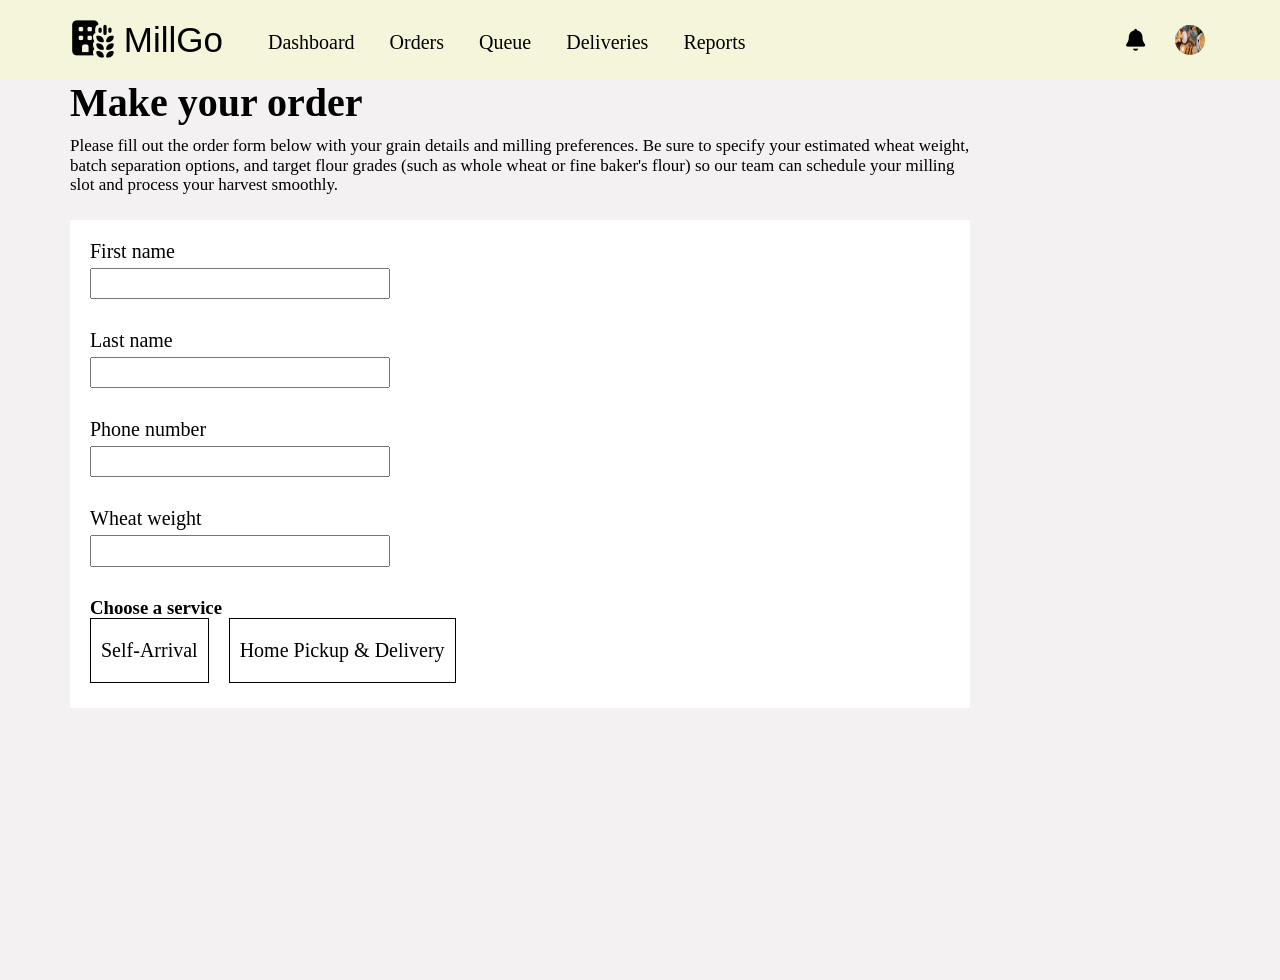
==== orders.html @ 106ed0ab "working on the form page for recieving orders" ====
<!doctype html>
<html lang="en">
  <head>
    <meta charset="UTF-8" />
    <meta name="viewport" content="width=device-width, initial-scale=1.0" />
    <title>Millgo</title>
    <!-- Render All Elements Normally -->
    <link rel="stylesheet" href="css/normalize.css" />
    <!-- My Own Framework -->
    <link rel="stylesheet" href="css/framework.css" />
    <!-- Fontawesome Library -->
    <link rel="stylesheet" href="css/all.min.css" />
    <!-- Repeated Style -->
    <link rel="stylesheet" href="css/repeated.css" />
    <!-- Main CSS Style -->
    <link rel="stylesheet" href="css/main.css" />
    <!-- JS File -->
    <script src="JS/script.js" defer></script>
  </head>
  <body>
    <header>
      <div class="page-container ideal-flex">
        <div class="logo">
          <i class="fa-solid fa-building-wheat"></i>
          <span>MillGo</span>
        </div>
        <div class="list">
          <div class="yalahwy p-relative">
            <div class="burger d-none" id="burger">
              <i class="fa-solid fa-burger"></i>
            </div>

            <ul class="d-flex gap-20" id="dropUl">
              <li>Dashboard</li>
              <li>orders</li>
              <li>queue</li>
              <li>deliveries</li>
              <li>reports</li>
            </ul>
          </div>
        </div>
        <div class="account ideal-flex">
          <div class="bell">
            <i class="fa-solid fa-bell"></i>
          </div>
          <div class="pfp">
            <img src="imgs/background.jpg" alt="" />
          </div>
        </div>
      </div>
    </header>
    <div class="order_main main_page mt-80">
      <div class="head page-container">
        <h2>Make your order</h2>
        <p>
          Please fill out the order form below with your grain details and
          milling preferences. Be sure to specify your estimated wheat weight,
          batch separation options, and target flour grades (such as whole wheat
          or fine baker's flour) so our team can schedule your milling slot and
          process your harvest smoothly.
        </p>
      </div>
      <div class="page-container">
        <form action="">
          <!-- first name -->
          <label for="first_name">First name</label>
          <input type="text" id="first_name" />
          <!-- last name -->
          <label for="last_name">Last name</label>
          <input type="text" id="last_name" />
          <!-- phone -->
          <label for="phone">Phone number</label>
          <input type="text" id="phone" />
          <!-- wheat weight -->
          <label for="wheat_weight">Wheat weight</label>
          <input type="number" id="wheat_weight" />
          <!-- service -->
          <h3>Choose a service</h3>
          <div class="service-choices">
            <label class="radio" for="self_arrival">Self-Arrival</label>
            <input type="radio" id="self_arrival" />

            <label class="radio" for="delivery">Home Pickup & Delivery</label>
            <input type="radio" id="delivery" />
          </div>
        </form>
      </div>
    </div>
  </body>
</html>
---- css/framework.css ----
/* Start Dimensions */
.w-full {
  width: 100%;
}
.w-fit {
  width: fit-content;
}
.h-full {
  height: 100%;
}
/* Start Box */
.ovr-hidden {
  overflow: hidden;
}
.cursor-pointer {
  cursor: pointer;
}
.d-block {
  display: block;
}
.d-inline {
  display: inline;
}
.d-none {
  display: none;
}
@media (max-width: 767px) {
  .block-mobile {
    display: block !important;
  }
}
.d-flex {
  display: flex;
}
@media (max-width: 767px) {
  .f-column-mobile {
    flex-direction: column;
    text-align: center;
  }
}
.flex-1 {
  flex: 1;
}
.f-wrap {
  flex-wrap: wrap;
}
.align-c {
  align-items: center;
}
.justify-c {
  justify-content: center;
}
.space-between {
  justify-content: space-between;
}
.d-grid {
  display: grid;
}
.gap-10 {
  gap: 10px;
}
.gap-15 {
  gap: 15px;
}
.gap-20 {
  gap: 20px;
}
.gap-55 {
  gap: 55px;
}
/* Start Position */
.p-relative {
  position: relative;
}
.p-absolute {
  position: absolute;
}
@media (max-width: 767px) {
  .hide-mobile {
    display: none;
  }
}
/* Start Padding + Margin */
.p-5 {
  padding: 5px;
}
.p-10 {
  padding: 10px;
}
.p-15 {
  padding: 15px;
}
.p-20 {
  padding: 20px;
}
.pt-10 {
  padding-top: 10px;
}
.pt-15 {
  padding-top: 15px;
}
.pt-20 {
  padding-top: 20px;
}
.pb-10 {
  padding-bottom: 10px;
}
.pb-15 {
  padding-bottom: 15px;
}
.pb-20 {
  padding-bottom: 20px;
}
.pl-10 {
  padding-left: 10px;
}
.pl-15 {
  padding-left: 15px;
}
.pl-23 {
  padding-left: 23px;
}
.m-auto {
  margin-left: auto;
  margin-right: auto;
}
.m-0 {
  margin: 0;
}
.m-20 {
  margin: 20px;
}
.mt-0 {
  margin-top: 0;
}
.mt-5 {
  margin-top: 5px;
}
.mt-10 {
  margin-top: 10px;
}
.mt-15 {
  margin-top: 15px;
}
.mt-20 {
  margin-top: 20px;
}
.mt-25 {
  margin-top: 25px;
}
.mt-35 {
  margin-top: 35px;
}
.mt-50 {
  margin-top: 50px;
}
.mt-80 {
  margin-top: 80px;
}
.mr-5 {
  margin-right: 5px;
}
.mr-10 {
  margin-right: 10px;
}
.mr-15 {
  margin-right: 15px;
}
.mb-5 {
  margin-bottom: 5px;
}
.mb-6 {
  margin-bottom: 6px;
}
.mb-10 {
  margin-bottom: 10px;
}
.mb-15 {
  margin-bottom: 15px;
}
.mb-20 {
  margin-bottom: 20px;
}
.mb-30 {
  margin-bottom: 30px;
}
.mb-40 {
  margin-bottom: 40px;
}
.ml-5 {
  margin-left: 5px;
}
.ml-10 {
  margin-left: 10px;
}
/* Start Color */
.bg-transparent {
  background-color: transparent;
}
.bg-white {
  background-color: white;
}
.bg-eee {
  background-color: #eee;
}
.bg-blue {
  background-color: var(--blue-color);
}
.bg-alt-blue {
  background-color: var(--blue-alt-color);
}
.bg-orange {
  background-color: var(--orange-color);
}
.bg-green {
  background-color: var(--green-color);
}
.bg-red {
  background-color: var(--red-color);
}
.c-transparent {
  color: transparent;
}
.c-white {
  color: white;
}
.c-black {
  color: black;
}
.c-grey {
  color: var(--grey-color);
}
.c-eee {
  color: #eee;
}
.c-blue {
  color: var(--blue-color);
}
.c-orange {
  color: var(--orange-color);
}
.c-green {
  color: var(--green-color);
}
.c-red {
  color: var(--red-color);
}
/* Start Text */
.txt-c {
  text-align: center;
}
.fs-10 {
  font-size: 10px;
}
.fs-13 {
  font-size: 13px;
}
.fs-14 {
  font-size: 14px;
}
.fs-15 {
  font-size: 15px;
}
.fs-16 {
  font-size: 16px;
}
.fs-25 {
  font-size: 25px;
}
.fs-35 {
  font-size: 35px;
}
.fs-40 {
  font-size: 40px;
}
.fw-300 {
  font-weight: 300;
}
.fw-400 {
  font-weight: 400;
}
.fw-500 {
  font-weight: 500;
}
.fw-bold {
  font-weight: bold;
}
/* Start Border */
.b-none {
  border: none;
}
.bl-15 {
  border-left: 15px;
}
.rad-half {
  border-radius: 50%;
}
.rad-6 {
  border-radius: 6px;
}
.rad-10 {
  border-radius: 10px;
}
.b-none {
  border: none;
}
.b-ccc {
  border: 1px solid #ccc;
}
.b-eee {
  border: 1px solid #eee;
}
@media (max-width: 767px) {
  .txt-c-mobile {
    text-align: center;
  }
}
/* Start Components */
.between-flex {
  display: flex;
  align-items: center;
  justify-content: space-between;
}
.ideal-flex {
  display: flex;
  justify-content: center;
  align-items: center;
}
.v-centering {
  top: 50%;
  transform: translateY(-50%);
}
.h-centering {
  left: 50%;
  transform: translatex(-50%);
}
.btn-shape {
  border-radius: 6px;
  padding: 4px 10px;
}
.section-format {
  border-radius: 10px;
  background-color: white;
  padding: 20px;
}
.files-section-format {
  border-radius: 10px;
  background-color: white;
  padding: 10px;
}
---- css/repeated.css ----
:root {
  --main-transition: 0.3s;
}
body {
  overflow-x: hidden;
}
input:focus,
textarea:focus {
  outline: none;
}
.page-container {
  padding: 0 15px;
  margin-right: auto;
  margin-left: auto;
}
/* Small */
@media (min-width: 768px) {
  .page-container {
    width: 750px;
  }
}
/* Medium */
@media (min-width: 992px) {
  .page-container {
    width: 970px;
  }
}
/* Large */
@media (min-width: 1200px) {
  .page-container {
    width: 1170px;
  }
}

/* work */
header {
  height: 80px;
  position: fixed;
  top: 0;
  left: 0;
  width: 100%;
  background-color: beige;
}
header .page-container {
  padding-top: 20px;
  padding-bottom: 20px;
}
header .logo {
  font-size: 35px;
  display: flex;
}
header .logo i {
  margin-right: 10px;
}
header .logo span {
  font-family:
    "Trebuchet MS", "Lucida Sans Unicode", "Lucida Grande", "Lucida Sans",
    Arial, sans-serif;
}
header .list {
  flex: 1;
  margin-left: 40px;
  margin-right: 30px;
}
header .list .yalahwy {
  width: fit-content;
}

header .list .yalahwy ul li {
  padding: 5px 10px 0px 5px;
  font-size: 20px;
  text-transform: capitalize;
  transition: var(--main-transition);
  cursor: pointer;
}
/* active */
header .list ul.active {
  display: flex;
  flex-direction: column;
}
header .list .yalahwy .burger {
  width: 40px;
  height: 100%;
  font-size: 25px;
  justify-content: center;
  align-items: center;
  cursor: pointer;
}
@media (max-width: 992px) {
  header .list .yalahwy .burger {
    display: flex;
    width: 40px;
    height: 100%;
    font-size: 25px;
    justify-content: center;
    align-items: center;
  }
  header .list ul {
    display: none;
    position: absolute;
    gap: 0;
    top: calc(100% + 10px);
    left: calc(100% - 30px);
  }
  header .list ul li:hover {
    transform: translatex(10px);
  }
}
header .account .bell {
  width: 40px;
  height: 100%;
  font-size: 22px;
  display: flex;
  align-items: center;
  justify-content: center;
  margin-right: 15px;
}
.pfp {
  width: 40px;
  height: 100%;
  display: flex;
  align-items: center;
  justify-content: center;
}
.pfp img {
  width: 30px;
  height: 30px;
  border-radius: 50%;
  max-width: 100%;
}
---- css/main.css ----
:root {
  --main-transition: 0.3s;
}
body {
  overflow-x: hidden;
}
input:focus,
textarea:focus {
  outline: none;
}
.page-container {
  padding: 0 15px;
  margin-right: auto;
  margin-left: auto;
}
/* Small */
@media (min-width: 768px) {
  .page-container {
    width: 750px;
  }
}
/* Medium */
@media (min-width: 992px) {
  .page-container {
    width: 970px;
  }
}
/* Large */
@media (min-width: 1200px) {
  .page-container {
    width: 1170px;
  }
}

/* work */
header {
  height: 80px;
  position: fixed;
  top: 0;
  left: 0;
  width: 100%;
  background-color: beige;
}
header .page-container {
  padding-top: 20px;
  padding-bottom: 20px;
}
header .logo {
  font-size: 35px;
  display: flex;
}
header .logo i {
  margin-right: 10px;
}
header .logo span {
  font-family:
    "Trebuchet MS", "Lucida Sans Unicode", "Lucida Grande", "Lucida Sans",
    Arial, sans-serif;
}
header .list {
  flex: 1;
  margin-left: 40px;
  margin-right: 30px;
}
header .list .yalahwy {
  width: fit-content;
}

header .list .yalahwy ul li {
  padding: 5px 10px 0px 5px;
  font-size: 20px;
  text-transform: capitalize;
  transition: var(--main-transition);
  cursor: pointer;
}
/* active */
header .list ul.active {
  display: flex;
  flex-direction: column;
}
header .list .yalahwy .burger {
  width: 40px;
  height: 100%;
  font-size: 25px;
  justify-content: center;
  align-items: center;
  cursor: pointer;
}
@media (max-width: 992px) {
  header .list .yalahwy .burger {
    display: flex;
    width: 40px;
    height: 100%;
    font-size: 25px;
    justify-content: center;
    align-items: center;
  }
  header .list ul {
    display: none;
    position: absolute;
    gap: 0;
    top: calc(100% + 10px);
    left: calc(100% - 30px);
  }
  header .list ul li:hover {
    transform: translatex(10px);
  }
}
header .account .bell {
  width: 40px;
  height: 100%;
  font-size: 22px;
  display: flex;
  align-items: center;
  justify-content: center;
  margin-right: 15px;
}
.pfp {
  width: 40px;
  height: 100%;
  display: flex;
  align-items: center;
  justify-content: center;
}
.pfp img {
  width: 30px;
  height: 30px;
  border-radius: 50%;
  max-width: 100%;
}

/* main pages */
.main_page {
  min-height: 100vh;
  margin-top: 80px;
  background-color: #f3f1f1;
}
.dashboard_main .hero_section {
  z-index: 1;
  position: relative;
  height: calc(100vh - 80px);
  background-image: url(../imgs/background.jpg);
}
.dashboard_main .hero_section::before {
  content: "";
  position: absolute;
  width: 100%;
  height: 100%;
  z-index: 2;
  background-color: rgb(19 17 17 / 50%);
}
.dashboard_main .hero_section .page-container {
  position: relative;
  top: 20%;
  z-index: 3;
}
.dashboard_main .hero_section h1 {
  font-size: 60px;
  margin: 0;
  max-width: 600px;
  line-height: 1;
  text-transform: capitalize;
  color: white;
}
.dashboard_main .hero_section p {
  font-size: 20px;
  max-width: 700px;
  margin: 20px 0 10px;
  line-height: 1.2;
  color: grey;
}
.dashboard_main .hero_section .hero_buttons {
  display: flex;
  gap: 20px;
}
.dashboard_main .hero_buttons button {
  padding: 12px 10px;
  border-radius: 25px;
  border: none;
  font-size: 17px;
}
/* order page */
.order_main h2 {
  font-size: 40px;
  margin: 40px 0 10px;
}
.order_main p {
  font-size: 17px;
  max-width: 900px;
}
.order_main form {
  background-color: white;
  max-width: 900px;
  margin-top: 25px;
  padding: 20px;
}
.order_main form input[type="text"],
.order_main form input[type="number"] {
  margin-bottom: 30px;
  padding: 5px;
  font-size: 15px;
  width: 300px;
  max-width: 100%;
}
.order_main form label {
  display: block;
  font-size: 20px;
  margin-bottom: 5px;
}
.service-choices {
  display: flex;
  flex-wrap: wrap;
  gap: 20px;
}
.order_main form input[type="radio"] {
  display: none;
}
.order_main form input[type="radio"]:checked ~ label {
  background-color: blue;
}
.order_main form label.radio {
  width: fit-content;
  border: 1px solid black;
  padding: 20px 10px;
}
.order_main form label.radio:hover {
  background-color: beige;
  color: white;
}
.order_main form label.radio::before {
}
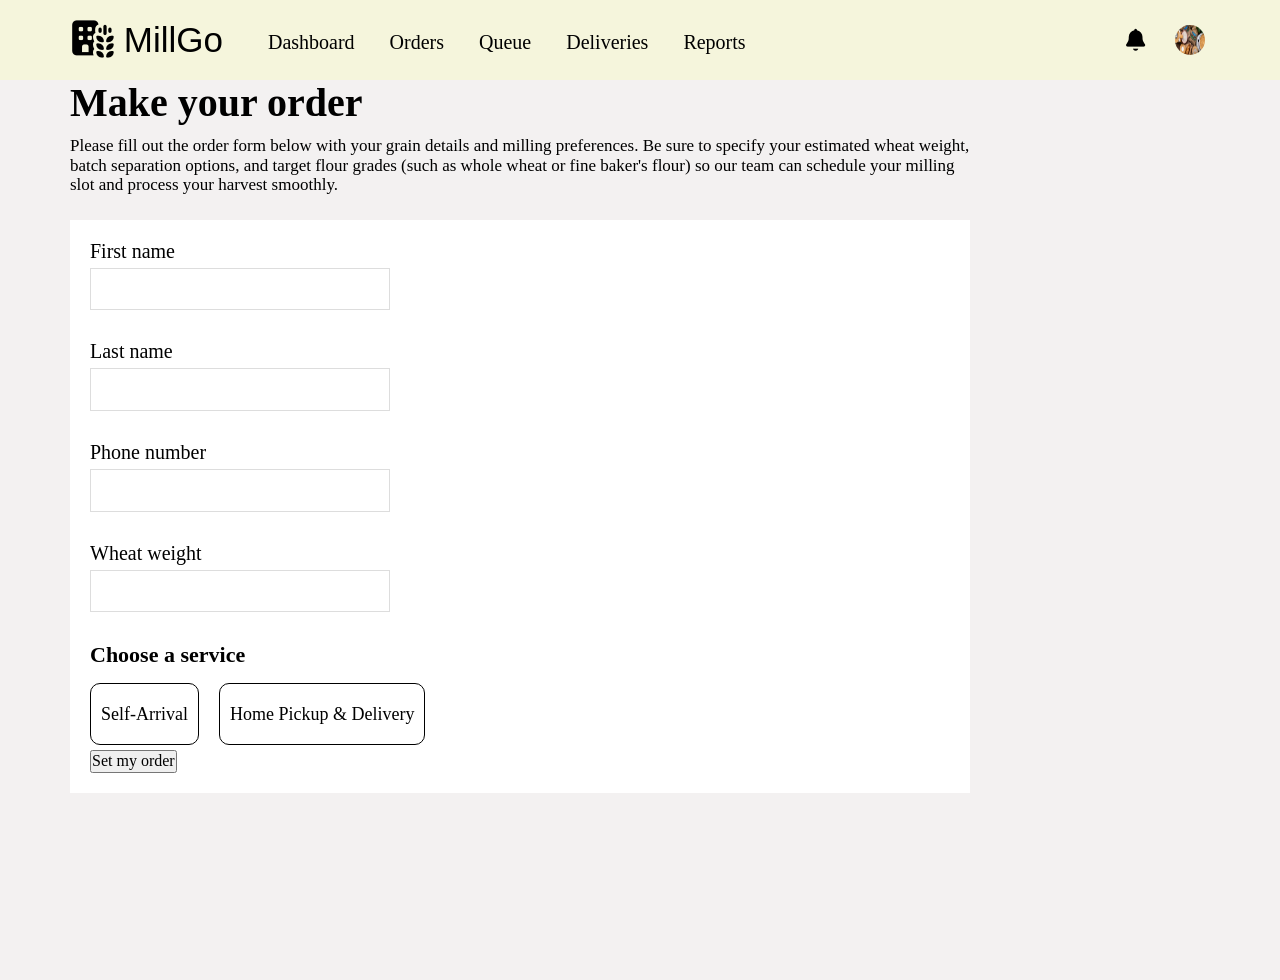
==== commit ba286cee: "still working on the form" ====
--- a/orders.html
+++ b/orders.html
@@ -77,12 +77,13 @@
           <!-- service -->
           <h3>Choose a service</h3>
           <div class="service-choices">
+            <input type="radio" id="self_arrival" name="service" />
             <label class="radio" for="self_arrival">Self-Arrival</label>
-            <input type="radio" id="self_arrival" />
 
+            <input type="radio" id="delivery" name="service" />
             <label class="radio" for="delivery">Home Pickup & Delivery</label>
-            <input type="radio" id="delivery" />
           </div>
+          <input type="submit" value="Set my order" />
         </form>
       </div>
     </div>
--- a/css/framework.css
+++ b/css/framework.css
@@ -65,6 +65,9 @@
 .gap-20 {
   gap: 20px;
 }
+.gap-20 {
+  gap: 20px;
+}
 .gap-55 {
   gap: 55px;
 }
--- a/css/main.css
+++ b/css/main.css
@@ -197,10 +197,12 @@
 .order_main form input[type="text"],
 .order_main form input[type="number"] {
   margin-bottom: 30px;
-  padding: 5px;
-  font-size: 15px;
+  padding: 10px 5px;
+  font-size: 18px;
   width: 300px;
   max-width: 100%;
+  border: 1px solid #ddd;
+  outline: none;
 }
 .order_main form label {
   display: block;
@@ -215,17 +217,22 @@
 .order_main form input[type="radio"] {
   display: none;
 }
-.order_main form input[type="radio"]:checked ~ label {
-  background-color: blue;
+.order_main form input[type="radio"]:checked + label {
+  background-color: beige;
+  border-color: transparent;
 }
 .order_main form label.radio {
   width: fit-content;
   border: 1px solid black;
   padding: 20px 10px;
+  border-radius: 10px;
+  font-size: 18px;
 }
 .order_main form label.radio:hover {
   background-color: beige;
-  color: white;
-}
-.order_main form label.radio::before {
-}
+  border-color: transparent;
+}
+.order_main form h3 {
+  margin: 0 0 15px;
+  font-size: 22px;
+}
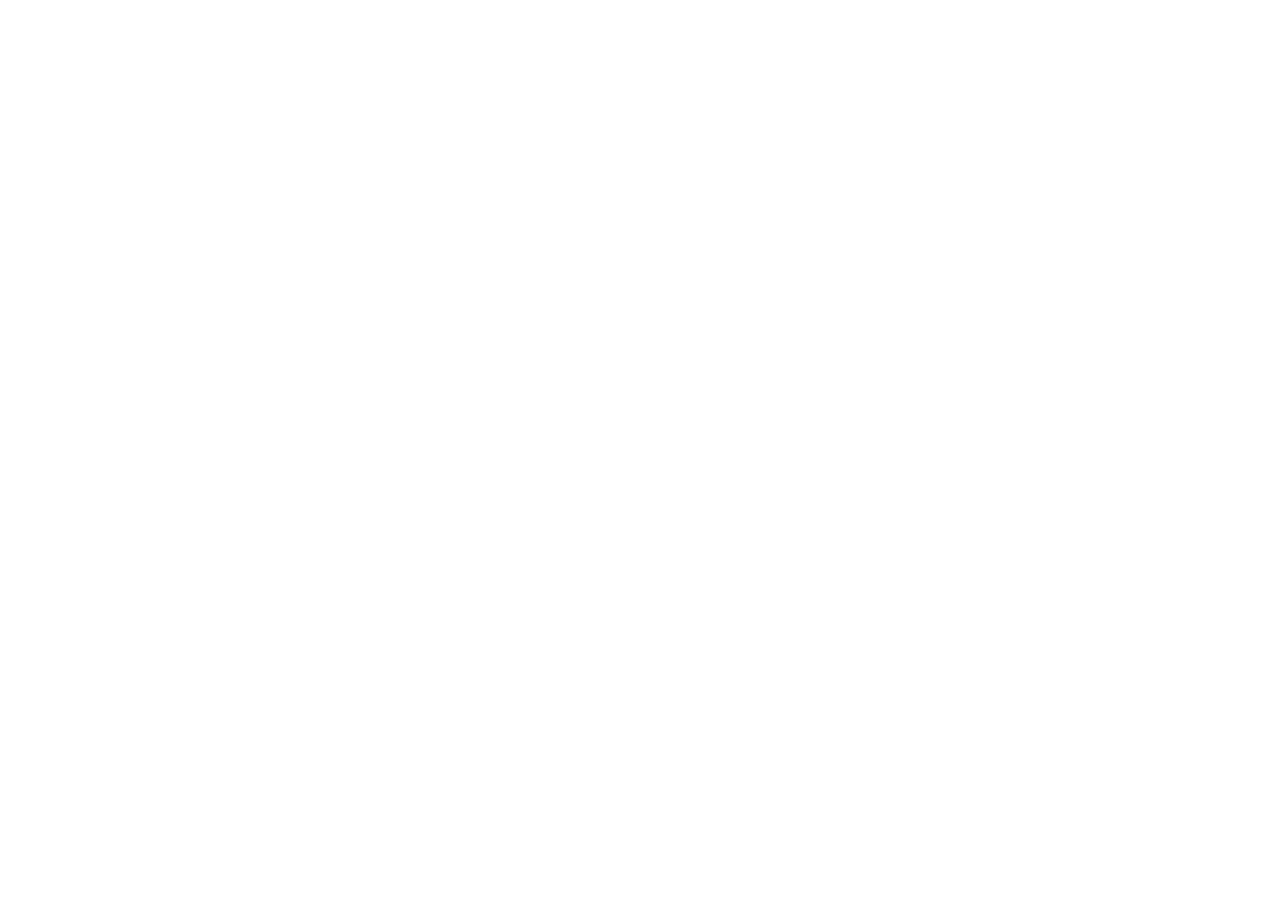
==== commit ff78caf2: "after designing the form page i will go to the orders page. the design is not completed at all, but " ====
--- a/orders.html
+++ b/orders.html
@@ -3,7 +3,7 @@
   <head>
     <meta charset="UTF-8" />
     <meta name="viewport" content="width=device-width, initial-scale=1.0" />
-    <title>Millgo</title>
+    <title>Millgo | orders</title>
     <!-- Render All Elements Normally -->
     <link rel="stylesheet" href="css/normalize.css" />
     <!-- My Own Framework -->
@@ -13,79 +13,9 @@
     <!-- Repeated Style -->
     <link rel="stylesheet" href="css/repeated.css" />
     <!-- Main CSS Style -->
-    <link rel="stylesheet" href="css/main.css" />
+    <link rel="stylesheet" href="css/orders.css" />
     <!-- JS File -->
-    <script src="JS/script.js" defer></script>
+    <script src="JS/orders.js" defer></script>
   </head>
-  <body>
-    <header>
-      <div class="page-container ideal-flex">
-        <div class="logo">
-          <i class="fa-solid fa-building-wheat"></i>
-          <span>MillGo</span>
-        </div>
-        <div class="list">
-          <div class="yalahwy p-relative">
-            <div class="burger d-none" id="burger">
-              <i class="fa-solid fa-burger"></i>
-            </div>
-
-            <ul class="d-flex gap-20" id="dropUl">
-              <li>Dashboard</li>
-              <li>orders</li>
-              <li>queue</li>
-              <li>deliveries</li>
-              <li>reports</li>
-            </ul>
-          </div>
-        </div>
-        <div class="account ideal-flex">
-          <div class="bell">
-            <i class="fa-solid fa-bell"></i>
-          </div>
-          <div class="pfp">
-            <img src="imgs/background.jpg" alt="" />
-          </div>
-        </div>
-      </div>
-    </header>
-    <div class="order_main main_page mt-80">
-      <div class="head page-container">
-        <h2>Make your order</h2>
-        <p>
-          Please fill out the order form below with your grain details and
-          milling preferences. Be sure to specify your estimated wheat weight,
-          batch separation options, and target flour grades (such as whole wheat
-          or fine baker's flour) so our team can schedule your milling slot and
-          process your harvest smoothly.
-        </p>
-      </div>
-      <div class="page-container">
-        <form action="">
-          <!-- first name -->
-          <label for="first_name">First name</label>
-          <input type="text" id="first_name" />
-          <!-- last name -->
-          <label for="last_name">Last name</label>
-          <input type="text" id="last_name" />
-          <!-- phone -->
-          <label for="phone">Phone number</label>
-          <input type="text" id="phone" />
-          <!-- wheat weight -->
-          <label for="wheat_weight">Wheat weight</label>
-          <input type="number" id="wheat_weight" />
-          <!-- service -->
-          <h3>Choose a service</h3>
-          <div class="service-choices">
-            <input type="radio" id="self_arrival" name="service" />
-            <label class="radio" for="self_arrival">Self-Arrival</label>
-
-            <input type="radio" id="delivery" name="service" />
-            <label class="radio" for="delivery">Home Pickup & Delivery</label>
-          </div>
-          <input type="submit" value="Set my order" />
-        </form>
-      </div>
-    </div>
-  </body>
+  <body></body>
 </html>
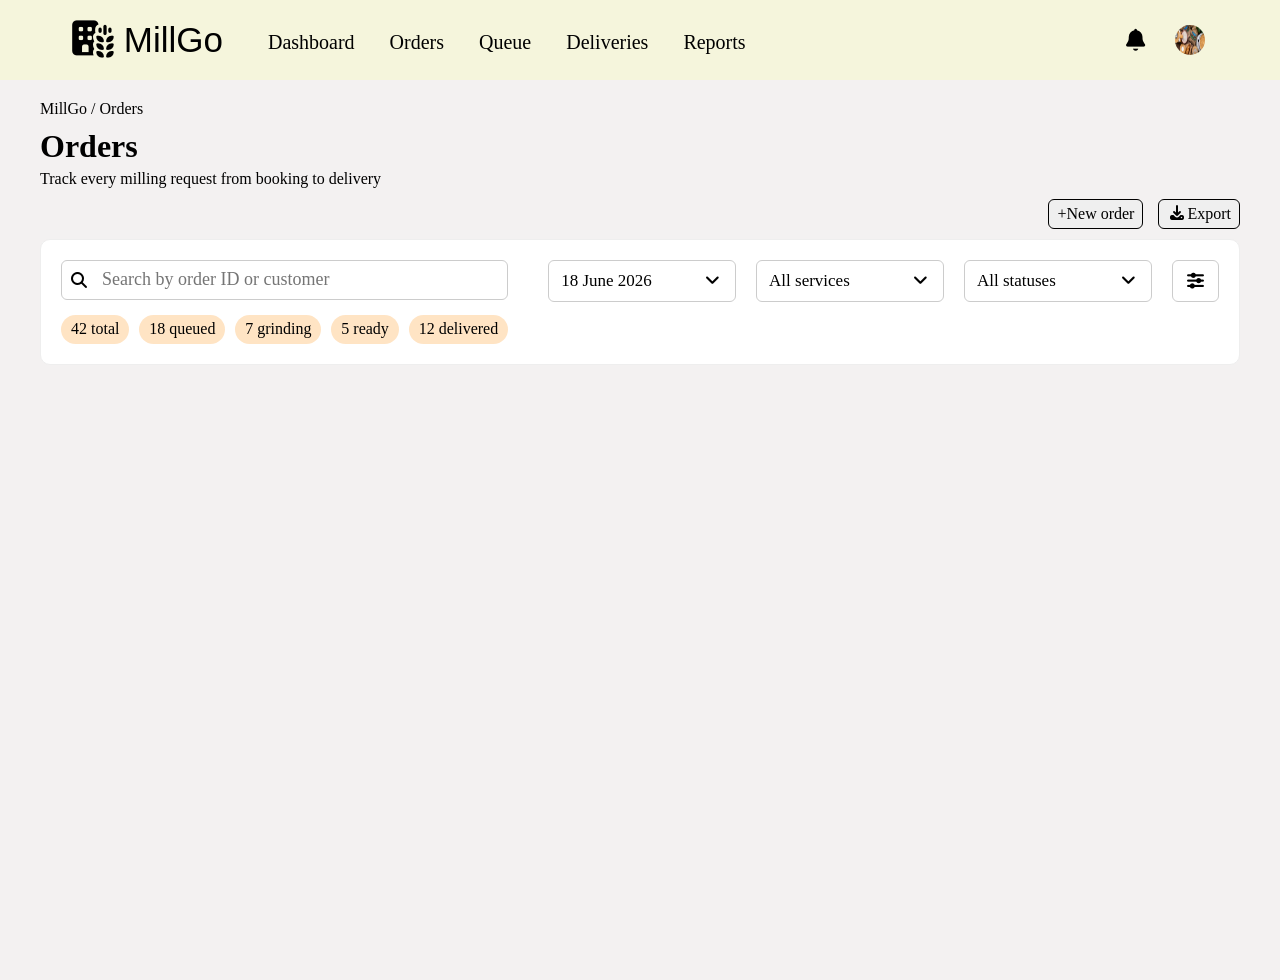
==== commit fc0d7f40: "still working on orders page. i have just finiched the search box with page heading, but still need " ====
--- a/orders.html
+++ b/orders.html
@@ -14,8 +14,88 @@
     <link rel="stylesheet" href="css/repeated.css" />
     <!-- Main CSS Style -->
     <link rel="stylesheet" href="css/orders.css" />
+    <link rel="stylesheet" href="css/main.css" />
     <!-- JS File -->
     <script src="JS/orders.js" defer></script>
+    <script src="JS/script.js" defer></script>
   </head>
-  <body></body>
+  <body>
+    <header>
+      <div class="page-container ideal-flex">
+        <div class="logo">
+          <i class="fa-solid fa-building-wheat"></i>
+          <span>MillGo</span>
+        </div>
+        <div class="list">
+          <div class="yalahwy p-relative">
+            <div class="burger d-none" id="burger">
+              <i class="fa-solid fa-burger"></i>
+            </div>
+
+            <ul class="d-flex gap-20" id="dropUl">
+              <li>Dashboard</li>
+              <li>orders</li>
+              <li>queue</li>
+              <li>deliveries</li>
+              <li>reports</li>
+            </ul>
+          </div>
+        </div>
+        <div class="account ideal-flex">
+          <div class="bell">
+            <i class="fa-solid fa-bell"></i>
+          </div>
+          <div class="pfp">
+            <img src="imgs/background.jpg" alt="" />
+          </div>
+        </div>
+      </div>
+    </header>
+    <!-- main page -->
+    <div class="orders_main main_page">
+      <div class="head">
+        <p>MillGo / Orders</p>
+        <h2>Orders</h2>
+        <p>Track every milling request from booking to delivery</p>
+      </div>
+      <div class="chosen_buttons">
+        <button class="new_order">+New order</button>
+        <button class="export">
+          <i class="fa-solid fa-download"></i>Export
+        </button>
+      </div>
+
+      <div class="search_box">
+        <div class="search_input">
+          <div class="search">
+            <input type="search" placeholder="Search by order ID or customer" />
+          </div>
+          <div class="info between-flex">
+            <div class="total">42 total</div>
+            <div class="total">18 queued</div>
+            <div class="total">7 grinding</div>
+            <div class="total">5 ready</div>
+            <div class="total">12 delivered</div>
+          </div>
+        </div>
+        <div class="other_search_boxs">
+          <div class="date">
+            <span>18 June 2026</span>
+            <i class="fa-solid fa-angle-down"></i>
+          </div>
+          <div class="service_type">
+            <span>All services</span>
+            <i class="fa-solid fa-angle-down"></i>
+          </div>
+          <div class="statuses_type">
+            <span>All statuses</span>
+            <i class="fa-solid fa-angle-down"></i>
+          </div>
+          <div class="filter_box ideal-flex">
+            <i class="fa-solid fa-sliders"></i>
+          </div>
+        </div>
+      </div>
+    </div>
+  </body>
 </html>
--- a/css/orders.css
+++ b/css/orders.css
@@ -0,0 +1,106 @@
+.orders_main.main_page {
+  padding: 20px 40px;
+}
+.orders_main .head {
+  margin-bottom: 10px;
+}
+.orders_main .head p:first-child {
+  font-size: 16px;
+}
+.orders_main .head h2 {
+  font-size: 32px;
+  margin: 10px 0 5px;
+}
+.orders_main .head p:last-child {
+  font-size: 16px;
+}
+.chosen_buttons {
+  display: flex;
+  justify-content: flex-end;
+  gap: 15px;
+  margin-bottom: 10px;
+}
+.chosen_buttons button {
+  padding: 5px 8px;
+  border-radius: 6px;
+  border: 1px solid black;
+  outline: none;
+}
+
+.search_box {
+  background-color: white;
+  background-color: white;
+  border-radius: 10px;
+  display: flex;
+  align-items: flex-start;
+  justify-content: center;
+  gap: 40px;
+  padding: 20px;
+  border: 1px solid #eee;
+}
+@media (max-width: 991px) {
+  .search_box {
+    flex-direction: column-reverse;
+  }
+}
+.search_box .search_input .search {
+  position: relative;
+  margin-bottom: 15px;
+}
+.search_box .search_input .search::before {
+  content: "\f002";
+  font-family: "Font Awesome 5 Free";
+  font-weight: 900;
+  position: absolute;
+  top: 50%;
+  transform: translateY(-50%);
+  padding-left: 10px;
+  width: 30px;
+}
+.search_box .search_input {
+  flex-basis: 40%;
+}
+@media (max-width: 991px) {
+  .search_box .search_input {
+  }
+}
+.search_box .search_input input {
+  width: 100%;
+  border: 1px solid #ccc;
+  border-radius: 6px;
+  padding: 10px 12px 10px 40px;
+}
+.search_box .search_input input::placeholder {
+  font-size: 18px;
+}
+.search_box .info.between-flex {
+  gap: 5px;
+}
+.search_box .info.between-flex div {
+  background-color: bisque;
+  padding: 5px 10px;
+  border-radius: 20px;
+}
+.search_box .other_search_boxs {
+  width: 100%;
+  flex-basis: 60%;
+  display: flex;
+  justify-content: space-between;
+  gap: 20px;
+}
+.search_box .other_search_boxs div {
+  border: 1px solid #ccc;
+  border-radius: 6px;
+  padding: 10px 12px;
+  margin-bottom: 10px;
+  font-size: 17px;
+}
+.search_box .other_search_boxs div:not(:last-child) {
+  display: flex;
+  justify-content: space-between;
+  flex: 1;
+}
+.search_box .other_search_boxs div:not(:last-child) i {
+  display: block;
+  /* margin-left: 60px; */
+}
--- a/css/main.css
+++ b/css/main.css
@@ -0,0 +1,248 @@
+:root {
+  --main-transition: 0.3s;
+}
+body {
+  overflow-x: hidden;
+}
+input:focus,
+textarea:focus {
+  outline: none;
+}
+.page-container {
+  padding: 0 15px;
+  margin-right: auto;
+  margin-left: auto;
+}
+/* Small */
+@media (min-width: 768px) {
+  .page-container {
+    width: 750px;
+  }
+}
+/* Medium */
+@media (min-width: 992px) {
+  .page-container {
+    width: 970px;
+  }
+}
+/* Large */
+@media (min-width: 1200px) {
+  .page-container {
+    width: 1170px;
+  }
+}
+
+/* work */
+header {
+  height: 80px;
+  position: fixed;
+  top: 0;
+  left: 0;
+  width: 100%;
+  background-color: beige;
+}
+header .page-container {
+  padding-top: 20px;
+  padding-bottom: 20px;
+}
+header .logo {
+  font-size: 35px;
+  display: flex;
+}
+header .logo i {
+  margin-right: 10px;
+}
+header .logo span {
+  font-family:
+    "Trebuchet MS", "Lucida Sans Unicode", "Lucida Grande", "Lucida Sans",
+    Arial, sans-serif;
+}
+header .list {
+  flex: 1;
+  margin-left: 40px;
+  margin-right: 30px;
+}
+header .list .yalahwy {
+  width: fit-content;
+}
+
+header .list .yalahwy ul li {
+  padding: 5px 10px 0px 5px;
+  font-size: 20px;
+  text-transform: capitalize;
+  transition: var(--main-transition);
+  cursor: pointer;
+}
+/* active */
+header .list ul.active {
+  display: flex;
+  flex-direction: column;
+}
+header .list .yalahwy .burger {
+  width: 40px;
+  height: 100%;
+  font-size: 25px;
+  justify-content: center;
+  align-items: center;
+  cursor: pointer;
+}
+@media (max-width: 992px) {
+  header .list .yalahwy .burger {
+    display: flex;
+    width: 40px;
+    height: 100%;
+    font-size: 25px;
+    justify-content: center;
+    align-items: center;
+  }
+  header .list ul {
+    display: none;
+    position: absolute;
+    gap: 0;
+    top: calc(100% + 10px);
+    left: calc(100% - 30px);
+  }
+  header .list ul li:hover {
+    transform: translatex(10px);
+  }
+}
+header .account .bell {
+  width: 40px;
+  height: 100%;
+  font-size: 22px;
+  display: flex;
+  align-items: center;
+  justify-content: center;
+  margin-right: 15px;
+}
+.pfp {
+  width: 40px;
+  height: 100%;
+  display: flex;
+  align-items: center;
+  justify-content: center;
+}
+.pfp img {
+  width: 30px;
+  height: 30px;
+  border-radius: 50%;
+  max-width: 100%;
+}
+
+/* main pages */
+.main_page {
+  min-height: 100vh;
+  margin-top: 80px;
+  background-color: #f3f1f1;
+}
+.dashboard_main .hero_section {
+  z-index: 1;
+  position: relative;
+  height: calc(100vh - 80px);
+  background-image: url(../imgs/background.jpg);
+}
+.dashboard_main .hero_section::before {
+  content: "";
+  position: absolute;
+  width: 100%;
+  height: 100%;
+  z-index: 2;
+  background-color: rgb(19 17 17 / 50%);
+}
+.dashboard_main .hero_section .page-container {
+  position: relative;
+  top: 20%;
+  z-index: 3;
+}
+.dashboard_main .hero_section h1 {
+  font-size: 60px;
+  margin: 0;
+  max-width: 600px;
+  line-height: 1;
+  text-transform: capitalize;
+  color: white;
+}
+.dashboard_main .hero_section p {
+  font-size: 20px;
+  max-width: 700px;
+  margin: 20px 0 10px;
+  line-height: 1.2;
+  color: grey;
+}
+.dashboard_main .hero_section .hero_buttons {
+  display: flex;
+  gap: 20px;
+}
+.dashboard_main .hero_buttons a button {
+  padding: 12px 10px;
+  border-radius: 25px;
+  border: none;
+  font-size: 17px;
+  cursor: pointer;
+}
+/* order page */
+.order_main h2 {
+  font-size: 40px;
+  margin: 40px 0 10px;
+}
+.order_main p {
+  font-size: 17px;
+  max-width: 900px;
+}
+.order_main form {
+  background-color: white;
+  max-width: 400px;
+  margin-top: 25px;
+  padding: 20px;
+}
+.order_main form input[type="text"],
+.order_main form input[type="number"] {
+  margin-bottom: 30px;
+  padding: 10px 5px;
+  font-size: 18px;
+  width: 300px;
+  max-width: 100%;
+  border: 1px solid #ddd;
+  outline: none;
+  width: 100%;
+}
+.order_main form label {
+  display: block;
+  font-size: 20px;
+  margin-bottom: 5px;
+}
+.service-choices {
+  display: flex;
+  flex-wrap: wrap;
+  gap: 20px;
+}
+.order_main form input[type="radio"] {
+  display: none;
+}
+.order_main form input[type="radio"]:checked + label {
+  background-color: beige;
+  border-color: transparent;
+}
+.order_main form label.radio {
+  width: fit-content;
+  border: 1px solid black;
+  padding: 20px 10px;
+  border-radius: 10px;
+  font-size: 18px;
+}
+.order_main form label.radio:hover {
+  background-color: beige;
+  border-color: transparent;
+}
+.order_main form h3 {
+  margin: 0 0 15px;
+  font-size: 22px;
+}
+.order_main input[type="submit"] {
+  width: 100%;
+  padding: 10px 5px;
+  font-size: 18px;
+  font-weight: 500;
+  cursor: pointer;
+  margin-top: 25px;
+}
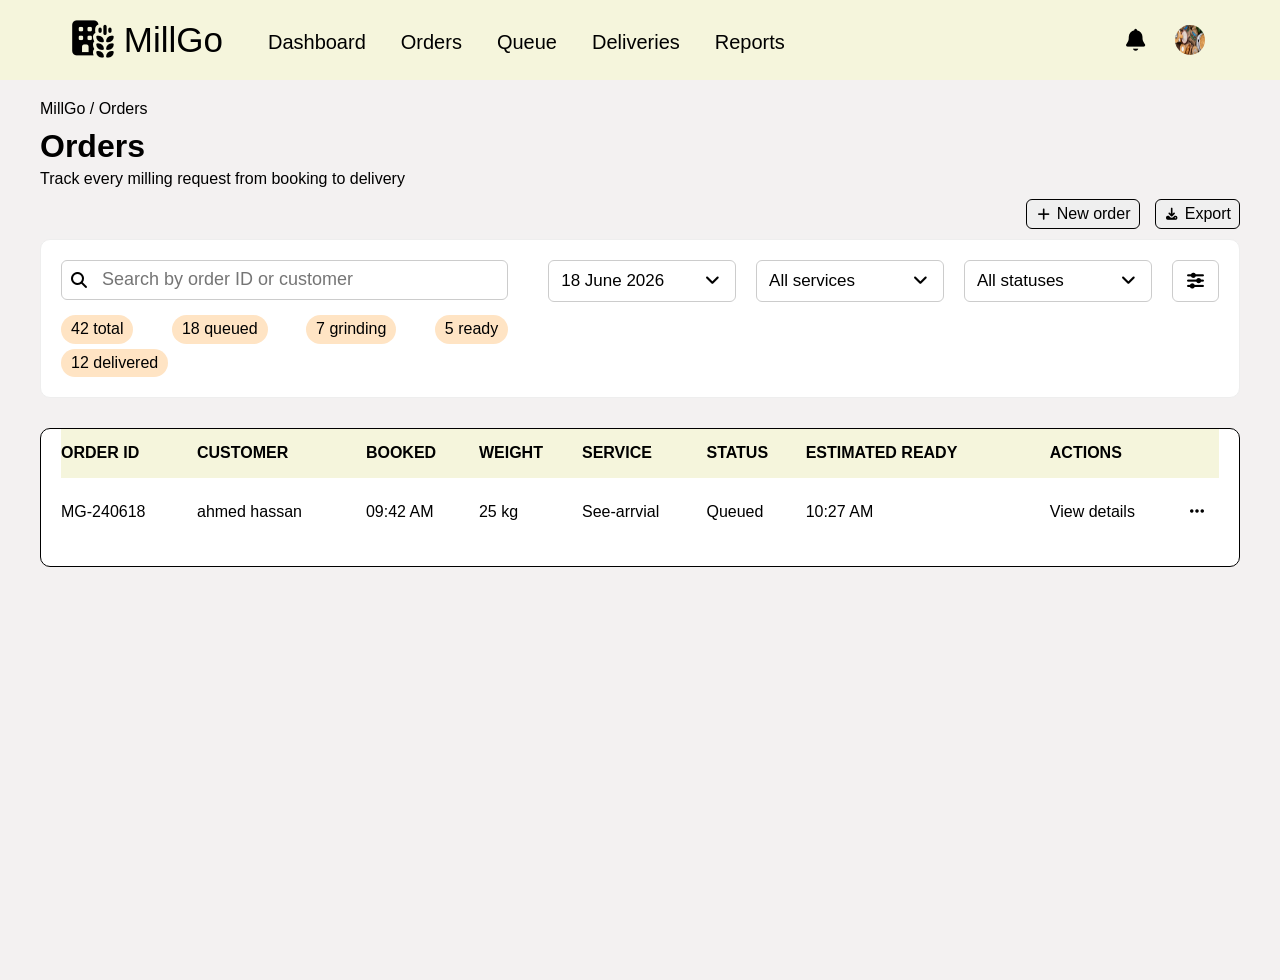
==== commit d88faa23: "i am working on orders table now, i faced troube so it may take more time needed." ====
--- a/orders.html
+++ b/orders.html
@@ -53,18 +53,22 @@
     </header>
     <!-- main page -->
     <div class="orders_main main_page">
+      <!-- head -->
       <div class="head">
         <p>MillGo / Orders</p>
         <h2>Orders</h2>
         <p>Track every milling request from booking to delivery</p>
       </div>
+      <!-- chosen buttons -->
       <div class="chosen_buttons">
-        <button class="new_order">+New order</button>
+        <button class="new_order">
+          <i class="fa-solid fa-plus"></i>New order
+        </button>
         <button class="export">
           <i class="fa-solid fa-download"></i>Export
         </button>
       </div>
-
+      <!-- search box -->
       <div class="search_box">
         <div class="search_input">
           <div class="search">
@@ -96,6 +100,33 @@
           </div>
         </div>
       </div>
+      <!-- customers table -->
+      <div class="customers_table">
+        <table>
+          <tr class="table_header">
+            <th>Order id</th>
+            <th>customer</th>
+            <th>booked</th>
+            <th>weight</th>
+            <th>service</th>
+            <th>status</th>
+            <th>estimated ready</th>
+            <th>actions</th>
+            <th></th>
+          </tr>
+          <tr class="table_body">
+            <td>MG-240618</td>
+            <td>ahmed hassan</td>
+            <td>09:42 AM</td>
+            <td>25 kg</td>
+            <td>See-arrvial</td>
+            <td><div>Queued</div></td>
+            <td>10:27 AM</td>
+            <td>View details</td>
+            <td><i class="fa-solid fa-ellipsis"></i></td>
+          </tr>
+        </table>
+      </div>
     </div>
   </body>
 </html>
--- a/css/orders.css
+++ b/css/orders.css
@@ -25,6 +25,10 @@
   border-radius: 6px;
   border: 1px solid black;
   outline: none;
+}
+.chosen_buttons button i {
+  margin-right: 5px;
+  font-size: 13px;
 }
 
 .search_box {
@@ -62,6 +66,7 @@
 }
 @media (max-width: 991px) {
   .search_box .search_input {
+    margin: auto;
   }
 }
 .search_box .search_input input {
@@ -69,12 +74,19 @@
   border: 1px solid #ccc;
   border-radius: 6px;
   padding: 10px 12px 10px 40px;
+  max-width: 100%;
 }
 .search_box .search_input input::placeholder {
   font-size: 18px;
 }
+@media (max-width: 550px) {
+  .search_box .search_input input::placeholder {
+    font-size: 12px;
+  }
+}
 .search_box .info.between-flex {
   gap: 5px;
+  flex-wrap: wrap;
 }
 .search_box .info.between-flex div {
   background-color: bisque;
@@ -87,6 +99,11 @@
   display: flex;
   justify-content: space-between;
   gap: 20px;
+}
+@media (max-width: 550px) {
+  .search_box .other_search_boxs {
+    display: none;
+  }
 }
 .search_box .other_search_boxs div {
   border: 1px solid #ccc;
@@ -104,3 +121,31 @@
   display: block;
   /* margin-left: 60px; */
 }
+
+/* table */
+.customers_table table {
+  background-color: white;
+  margin-top: 30px;
+  border-radius: 10px;
+  border: 1px solid black;
+  width: 100%;
+  padding: 0 20px 20px;
+  text-align: left;
+  border-spacing: 0px;
+}
+.customers_table tr.table_header {
+  border-bottom: 1px solid black;
+  background-color: beige;
+}
+.customers_table tr.table_body {
+  border-bottom: 1px solid black;
+}
+.customers_table th {
+  text-transform: uppercase;
+  font-weight: 600;
+  font-size: 16px;
+  padding: 15px 0;
+}
+.customers_table td {
+  padding: 25px 0;
+}
--- a/css/main.css
+++ b/css/main.css
@@ -1,8 +1,10 @@
+@import url("https://fonts.googleapis.com/css2?family=Basic&family=DM+Sans:ital,opsz,wght@0,9..40,100..1000;1,9..40,100..1000&display=swap");
 :root {
   --main-transition: 0.3s;
 }
 body {
   overflow-x: hidden;
+  font-family: "Inter", sans-serif;
 }
 input:focus,
 textarea:focus {
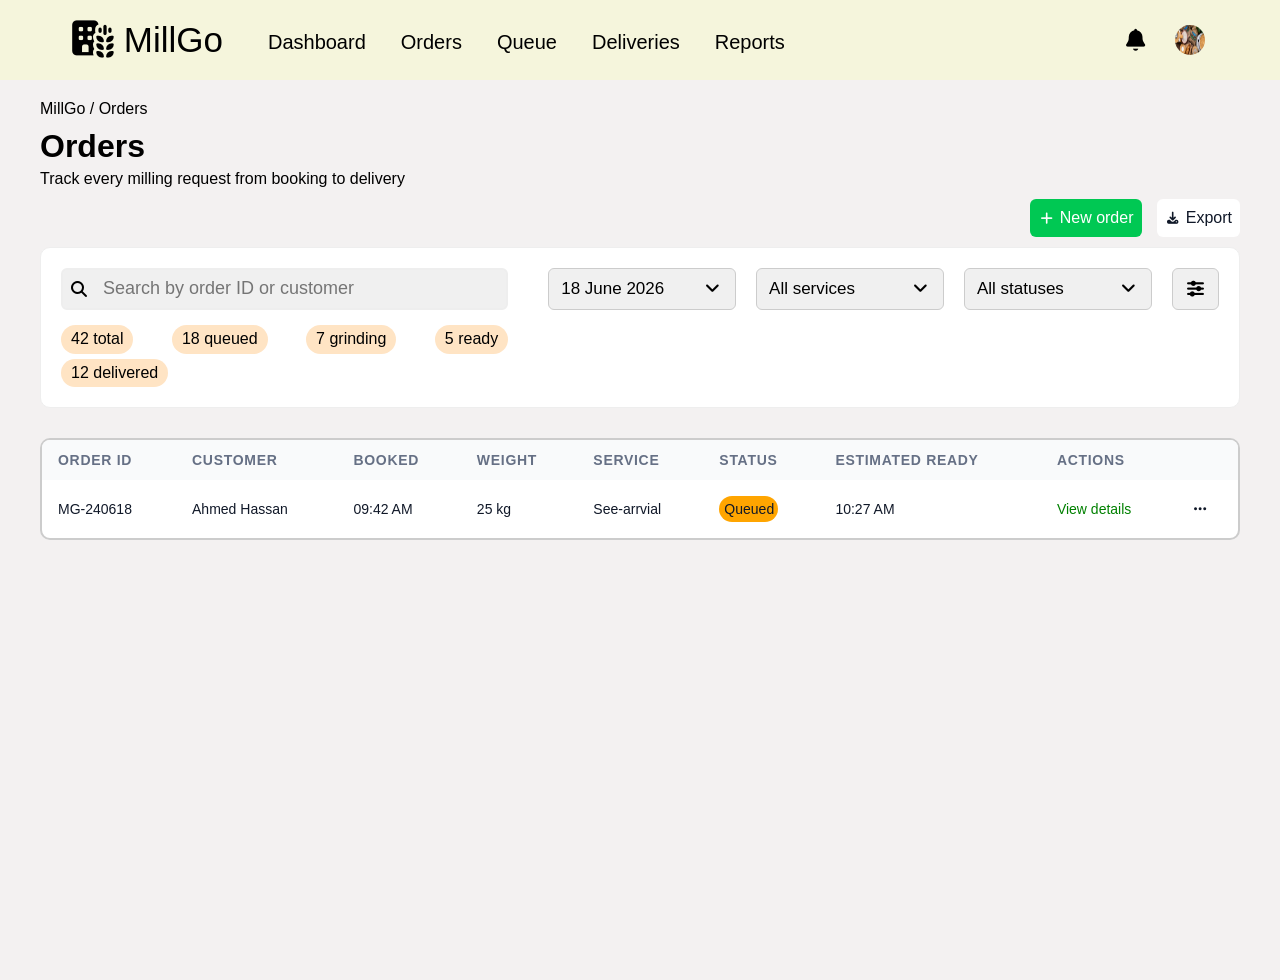
==== commit c1b8f3b4: "orders page is supposed to be finished, it will be connected with back and see if there would be mor" ====
--- a/orders.html
+++ b/orders.html
@@ -76,10 +76,10 @@
           </div>
           <div class="info between-flex">
             <div class="total">42 total</div>
-            <div class="total">18 queued</div>
-            <div class="total">7 grinding</div>
-            <div class="total">5 ready</div>
-            <div class="total">12 delivered</div>
+            <div class="queued">18 queued</div>
+            <div class="gridning">7 grinding</div>
+            <div class="ready">5 ready</div>
+            <div class="delivered">12 delivered</div>
           </div>
         </div>
         <div class="other_search_boxs">
@@ -103,28 +103,32 @@
       <!-- customers table -->
       <div class="customers_table">
         <table>
-          <tr class="table_header">
-            <th>Order id</th>
-            <th>customer</th>
-            <th>booked</th>
-            <th>weight</th>
-            <th>service</th>
-            <th>status</th>
-            <th>estimated ready</th>
-            <th>actions</th>
-            <th></th>
-          </tr>
-          <tr class="table_body">
-            <td>MG-240618</td>
-            <td>ahmed hassan</td>
-            <td>09:42 AM</td>
-            <td>25 kg</td>
-            <td>See-arrvial</td>
-            <td><div>Queued</div></td>
-            <td>10:27 AM</td>
-            <td>View details</td>
-            <td><i class="fa-solid fa-ellipsis"></i></td>
-          </tr>
+          <thead>
+            <tr class="table_header">
+              <th>Order id</th>
+              <th>customer</th>
+              <th>booked</th>
+              <th>weight</th>
+              <th>service</th>
+              <th>status</th>
+              <th>estimated ready</th>
+              <th>actions</th>
+              <th></th>
+            </tr>
+          </thead>
+          <tbody>
+            <tr class="table_body">
+              <td>MG-240618</td>
+              <td class="txt-cap">ahmed hassan</td>
+              <td>09:42 AM</td>
+              <td>25 kg</td>
+              <td>See-arrvial</td>
+              <td><div class="style_box queued">Queued</div></td>
+              <td>10:27 AM</td>
+              <td class="view_link">View details</td>
+              <td><i class="fa-solid fa-ellipsis"></i></td>
+            </tr>
+          </tbody>
         </table>
       </div>
     </div>
--- a/css/framework.css
+++ b/css/framework.css
@@ -249,6 +249,12 @@
   color: var(--red-color);
 }
 /* Start Text */
+.txt-cap {
+  text-transform: capitalize;
+}
+.txt-upper {
+  text-transform: uppercase;
+}
 .txt-c {
   text-align: center;
 }
--- a/css/orders.css
+++ b/css/orders.css
@@ -21,10 +21,18 @@
   margin-bottom: 10px;
 }
 .chosen_buttons button {
-  padding: 5px 8px;
+  padding: 10px 8px;
   border-radius: 6px;
-  border: 1px solid black;
-  outline: none;
+  border: none;
+  cursor: pointer;
+}
+.chosen_buttons button:first-child {
+  background-color: #00c853;
+  color: white;
+}
+.chosen_buttons button:last-child {
+  background-color: #ffffff;
+  color: #101828;
 }
 .chosen_buttons button i {
   margin-right: 5px;
@@ -71,10 +79,14 @@
 }
 .search_box .search_input input {
   width: 100%;
-  border: 1px solid #ccc;
   border-radius: 6px;
   padding: 10px 12px 10px 40px;
   max-width: 100%;
+}
+.search_box .search_input input,
+.search_box .other_search_boxs div {
+  border: 2px solid #eee;
+  background-color: #f0f0f0;
 }
 .search_box .search_input input::placeholder {
   font-size: 18px;
@@ -117,6 +129,9 @@
   justify-content: space-between;
   flex: 1;
 }
+.search_box .other_search_boxs div i {
+  cursor: pointer;
+}
 .search_box .other_search_boxs div:not(:last-child) i {
   display: block;
   /* margin-left: 60px; */
@@ -127,25 +142,46 @@
   background-color: white;
   margin-top: 30px;
   border-radius: 10px;
-  border: 1px solid black;
+  border: 2px solid #ccc;
   width: 100%;
-  padding: 0 20px 20px;
   text-align: left;
   border-spacing: 0px;
+  overflow: hidden;
 }
-.customers_table tr.table_header {
-  border-bottom: 1px solid black;
-  background-color: beige;
+.customers_table table thead {
+  background-color: #f9fafb;
+  border-bottom: 1px solid #eaecf0;
 }
-.customers_table tr.table_body {
-  border-bottom: 1px solid black;
+.customers_table table thead th {
+  padding: 12px 16px;
+  font-size: 14px;
+  font-weight: 600;
+  color: #667085;
+  text-transform: uppercase;
+  letter-spacing: 0.05em;
 }
-.customers_table th {
-  text-transform: uppercase;
-  font-weight: 600;
-  font-size: 16px;
-  padding: 15px 0;
+.customers_table table tbody tr {
+  border-bottom: 1px solid #eaecf0;
 }
-.customers_table td {
-  padding: 25px 0;
+
+.customers_table table tbody tr:last-child {
+  border-bottom: none;
 }
+
+.customers_table table tbody tr td {
+  padding: 16px;
+  font-size: 14px;
+  font-weight: 300;
+  color: #101828;
+  vertical-align: middle;
+}
+.customers_table table td div.style_box.queued {
+  background-color: orange;
+  padding: 5px;
+  border-radius: 35px;
+  width: 70%;
+}
+.customers_table table td.view_link {
+  cursor: pointer;
+  color: green;
+}
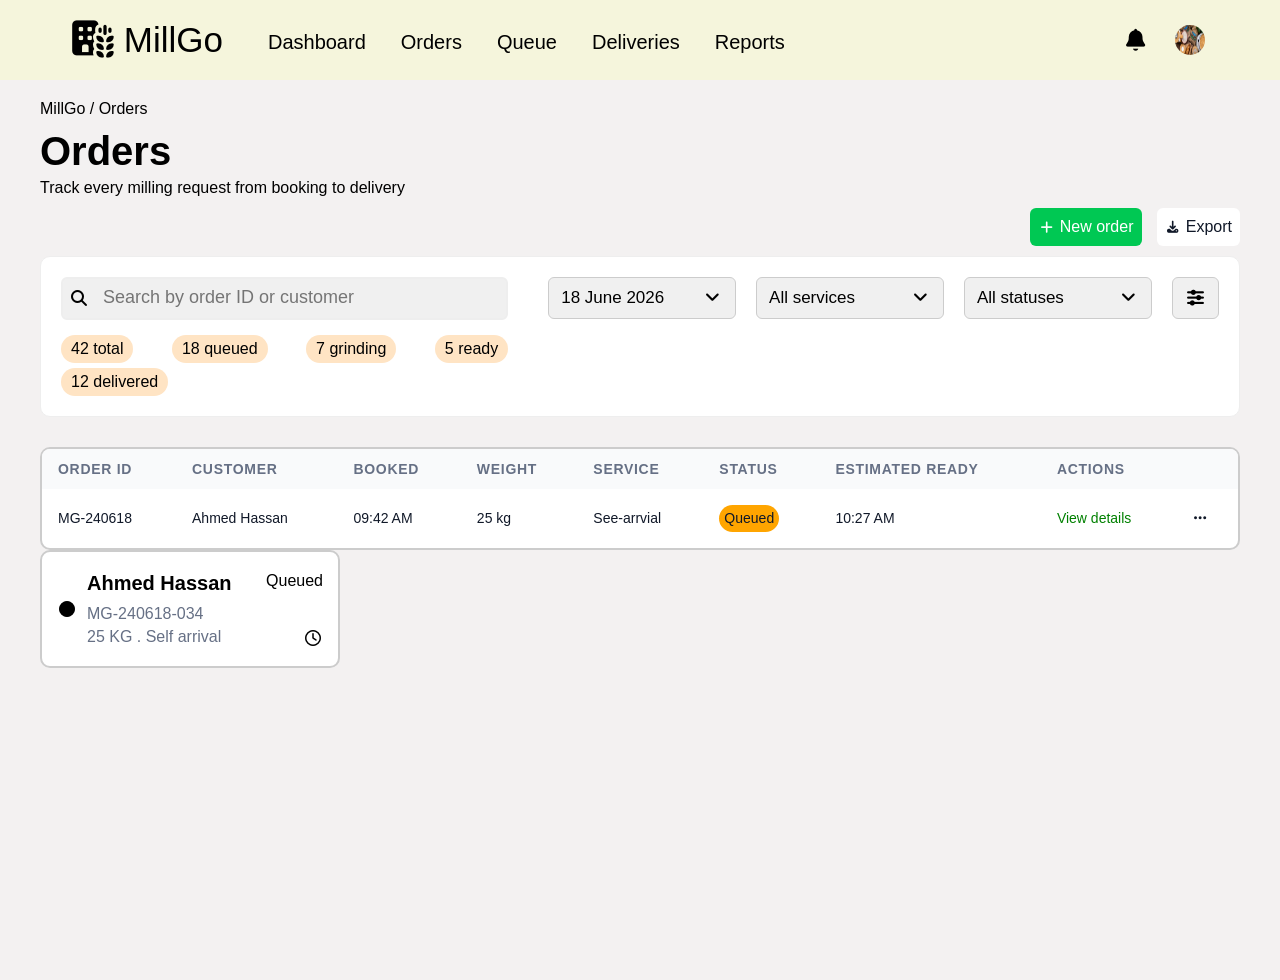
==== commit ce115612: "i am working on media querry for the table" ====
--- a/orders.html
+++ b/orders.html
@@ -130,6 +130,23 @@
             </tr>
           </tbody>
         </table>
+
+        <div class="customers_cards">
+          <div class="customer">
+            <div class="circle"><i class="fa-solid fa-circle"></i></div>
+            <div class="content">
+              <div class="info">
+                <h3 class="mb-10">Ahmed Hassan</h3>
+                <p class="mb-5">MG-240618-034</p>
+                <p>25 KG . Self arrival</p>
+              </div>
+              <div class="time">
+                <div>Queued</div>
+                <i class="fa-regular fa-clock"></i>
+              </div>
+            </div>
+          </div>
+        </div>
       </div>
     </div>
   </body>
--- a/css/orders.css
+++ b/css/orders.css
@@ -8,7 +8,7 @@
   font-size: 16px;
 }
 .orders_main .head h2 {
-  font-size: 32px;
+  font-size: 40px;
   margin: 10px 0 5px;
 }
 .orders_main .head p:last-child {
@@ -179,9 +179,53 @@
   background-color: orange;
   padding: 5px;
   border-radius: 35px;
-  width: 70%;
+  width: fit-content;
 }
 .customers_table table td.view_link {
   cursor: pointer;
   color: green;
 }
+/* customers_table in media querry */
+@media (max-width: 991px) {
+  .customers_table table {
+    display: none;
+  }
+}
+.customers_cards {
+  display: grid;
+  grid-template-columns: repeat(auto-fill, minmax(300px, 1fr));
+}
+.customer {
+  background-color: white;
+  border: 2px solid #ccc;
+  border-radius: 10px;
+  margin-left: auto;
+  margin-right: auto;
+  display: flex;
+  padding: 20px 15px;
+  gap: 10px;
+  width: 100%;
+  max-width: 100%;
+}
+.customer .circle {
+  display: flex;
+  align-items: center;
+}
+.customer .content {
+  flex: 1;
+  display: flex;
+  justify-content: space-between;
+}
+.customer .content h3 {
+  font-size: 20px;
+}
+.customer .content p {
+  color: #667085;
+  font-size: 16px;
+}
+.customer .time {
+  display: flex;
+  flex-direction: column;
+  justify-content: space-between;
+  align-items: flex-end;
+}
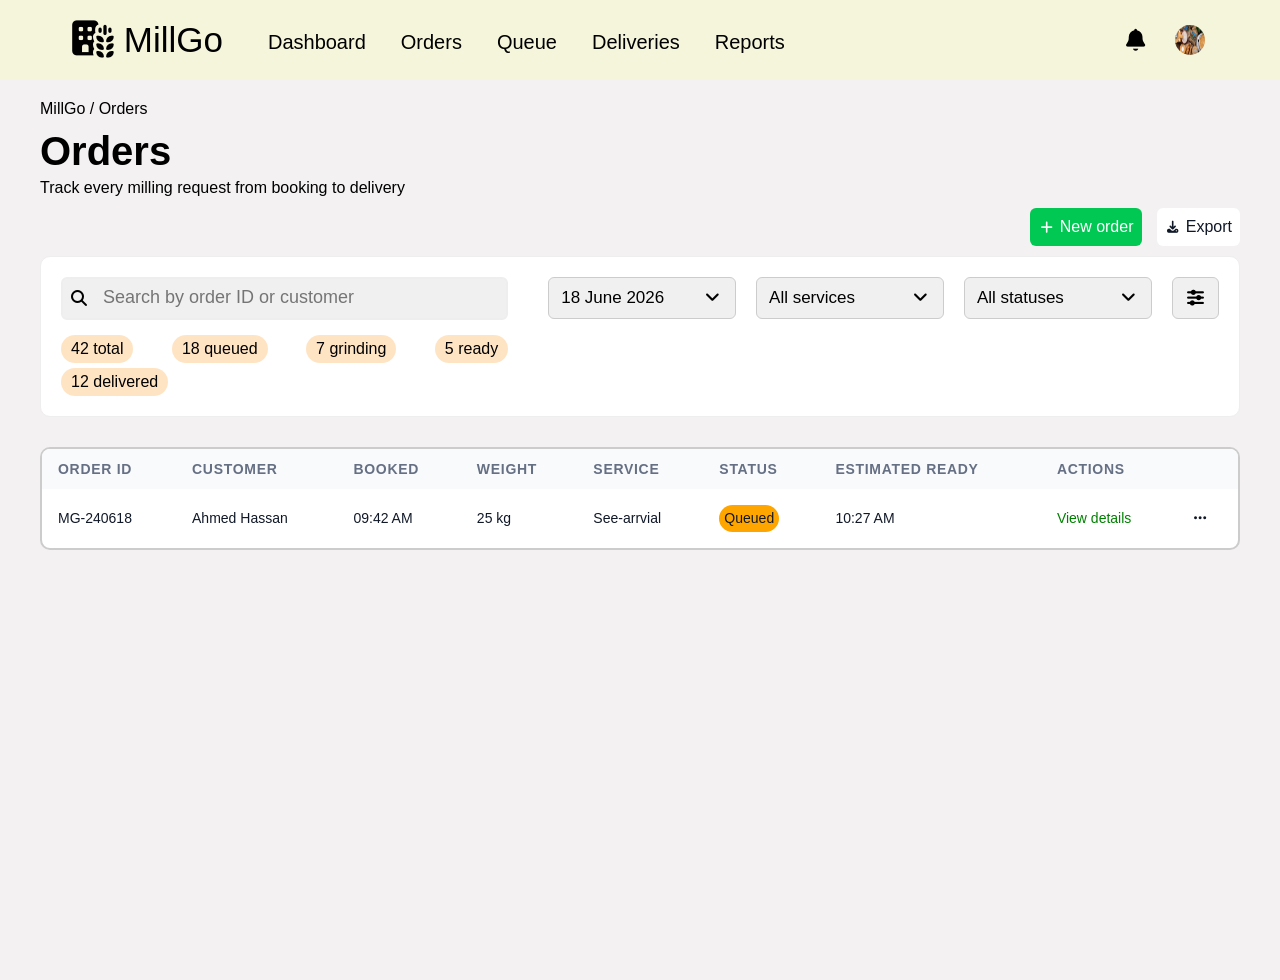
==== commit 52d71724: "orders page is finished" ====
--- a/orders.html
+++ b/orders.html
@@ -146,6 +146,34 @@
               </div>
             </div>
           </div>
+          <div class="customer">
+            <div class="circle"><i class="fa-solid fa-circle"></i></div>
+            <div class="content">
+              <div class="info">
+                <h3 class="mb-10">Ahmed Hassan</h3>
+                <p class="mb-5">MG-240618-034</p>
+                <p>25 KG . Self arrival</p>
+              </div>
+              <div class="time">
+                <div>Grinding</div>
+                <i class="fa-solid fa-stopwatch"></i>
+              </div>
+            </div>
+          </div>
+          <div class="customer">
+            <div class="circle"><i class="fa-solid fa-circle"></i></div>
+            <div class="content">
+              <div class="info">
+                <h3 class="mb-10">Ahmed Hassan</h3>
+                <p class="mb-5">MG-240618-034</p>
+                <p>25 KG . Self arrival</p>
+              </div>
+              <div class="time">
+                <div>Ready for delivery</div>
+                <i class="fa-regular fa-truck"></i>
+              </div>
+            </div>
+          </div>
         </div>
       </div>
     </div>
--- a/css/orders.css
+++ b/css/orders.css
@@ -193,7 +193,19 @@
 }
 .customers_cards {
   display: grid;
-  grid-template-columns: repeat(auto-fill, minmax(300px, 1fr));
+  grid-template-columns: repeat(auto-fill, minmax(400px, 1fr));
+  gap: 20px;
+  margin: 30px 0;
+}
+@media (min-width: 992px) {
+  .customers_cards {
+    display: none;
+  }
+}
+@media (max-width: 767px) {
+  .customers_cards {
+    grid-template-columns: minmax(250px, 1fr);
+  }
 }
 .customer {
   background-color: white;
@@ -229,3 +241,12 @@
   justify-content: space-between;
   align-items: flex-end;
 }
+.customer .time div {
+  background-color: orange;
+  border-radius: 35px;
+  padding: 5px 8px;
+  white-space: nowrap;
+}
+.customer .time i {
+  font-size: 20px;
+}
